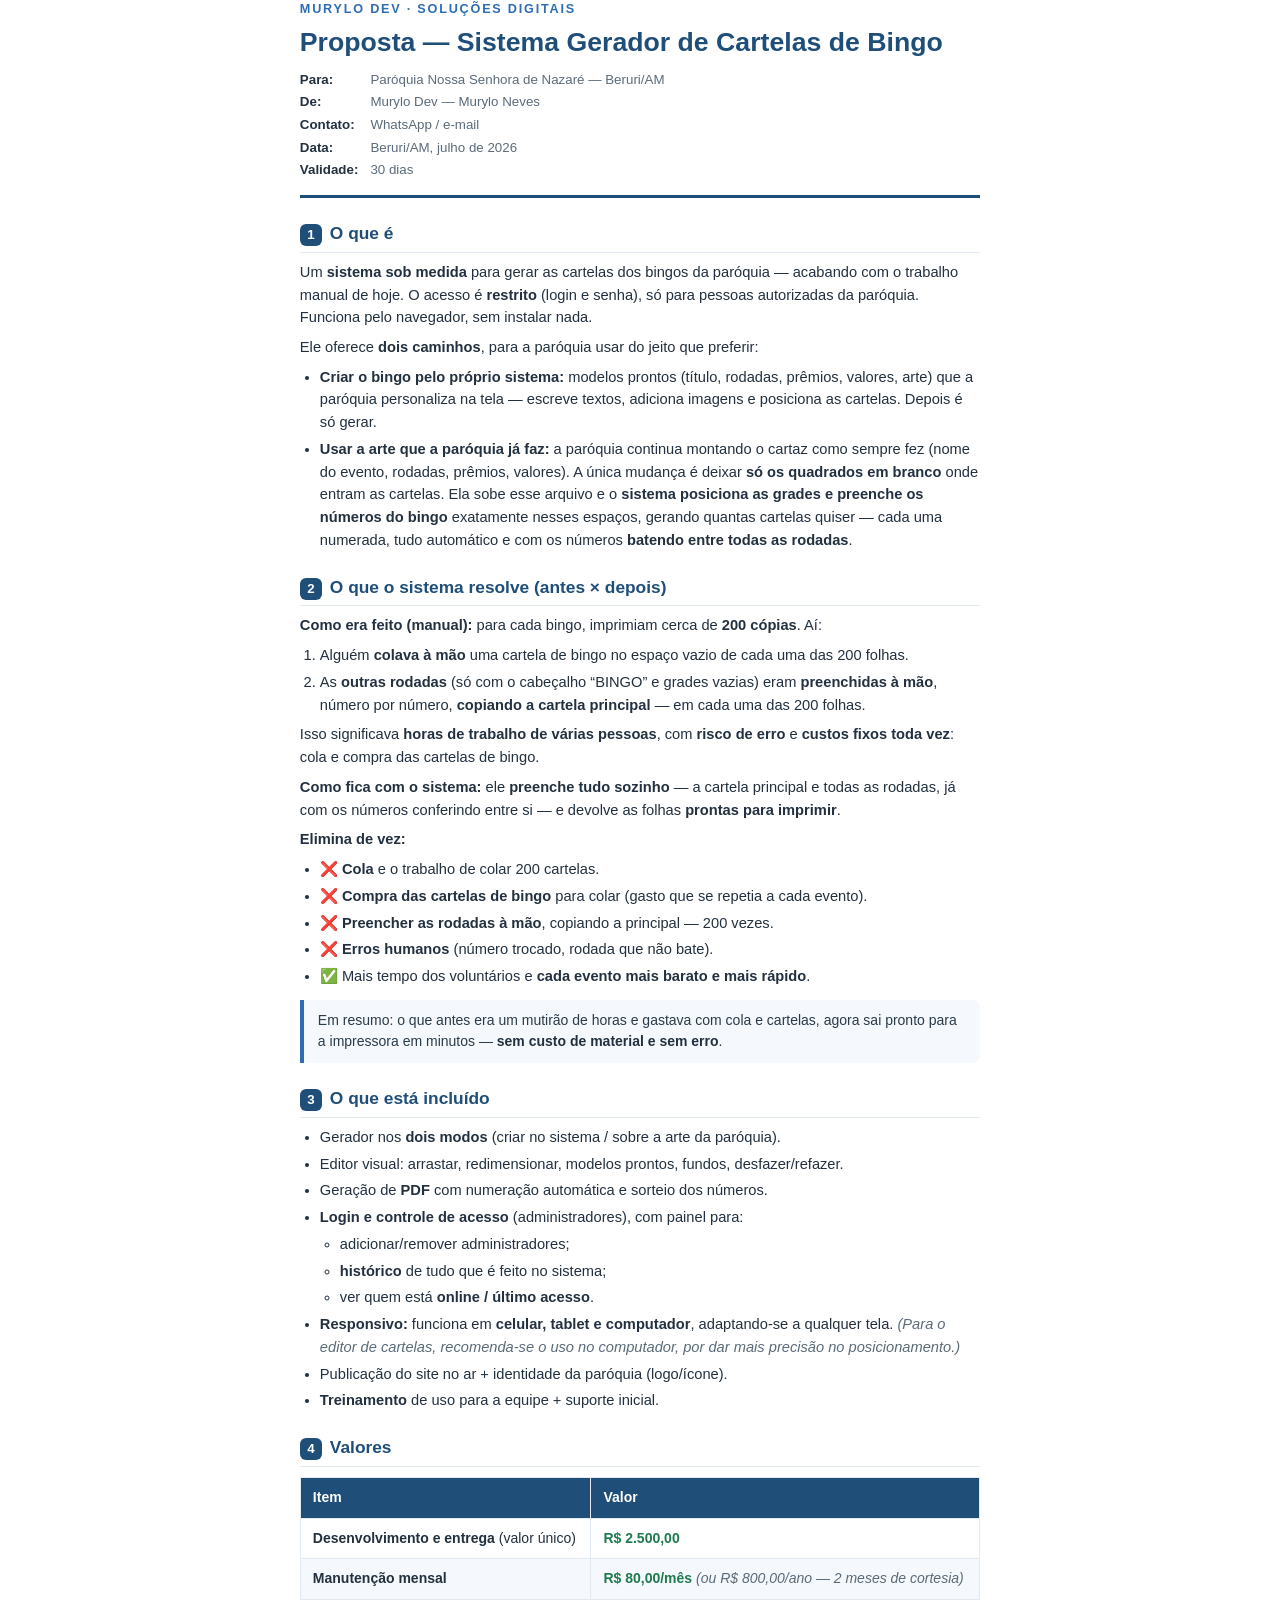
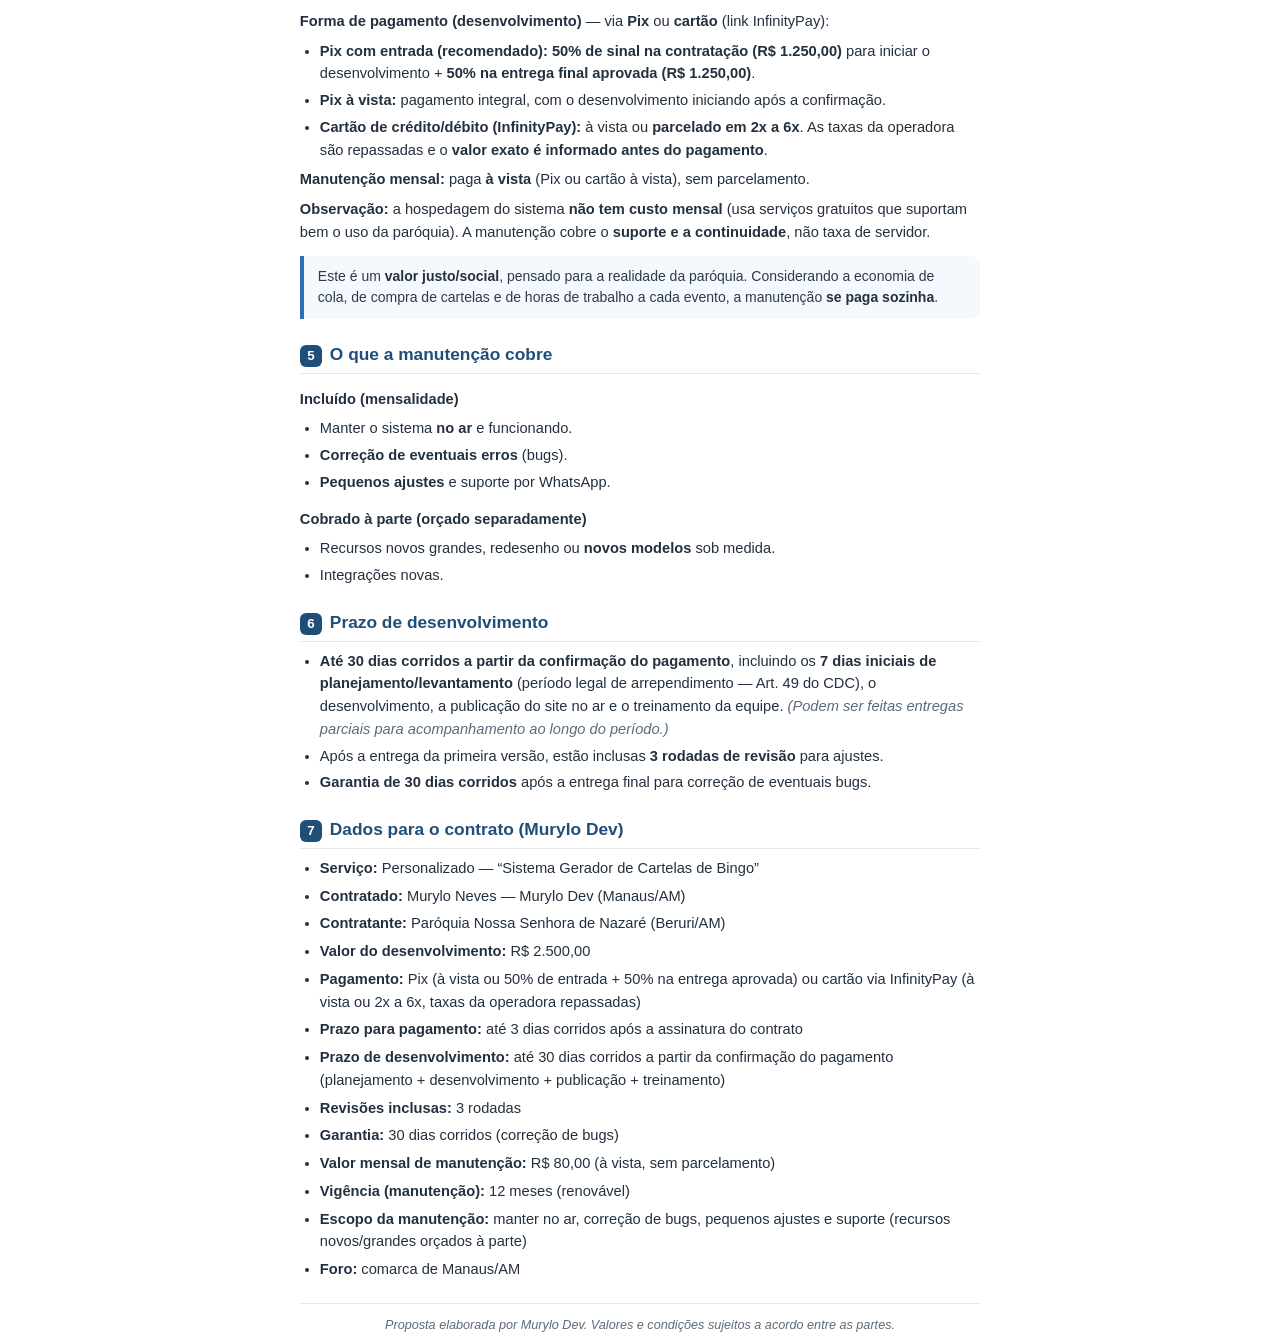
==== PROPOSTA.html @ ba9a80dd "Proposta comercial: alinhada ao contrato + versoes HTML/PDF - Ajusta valores, forma de pagamento (Pi" ====
<!DOCTYPE html>
<html lang="pt-BR">
<head>
<meta charset="UTF-8">
<title>Proposta — Sistema Gerador de Cartelas de Bingo</title>
<style>
  :root{
    --azul:#1f4e79; --azul2:#2f6db3; --tinta:#22303f; --cinza:#5b6b7a;
    --linha:#e3e9f0; --suave:#f5f8fc; --verde:#1f7a4d;
  }
  *{box-sizing:border-box;}
  @page{ size:A4; margin:18mm 16mm; }
  html,body{margin:0;padding:0;}
  body{
    font-family:"Segoe UI",Calibri,Arial,sans-serif;
    color:var(--tinta); font-size:11pt; line-height:1.55;
    background:#fff;
  }
  .doc{max-width:180mm;margin:0 auto;}
  header.capa{
    border-bottom:3px solid var(--azul);
    padding-bottom:14px;margin-bottom:8px;
  }
  header.capa .marca{
    font-size:9.5pt;letter-spacing:.14em;text-transform:uppercase;
    color:var(--azul2);font-weight:700;margin-bottom:6px;
  }
  h1{
    font-size:20pt;line-height:1.2;color:var(--azul);
    margin:0 0 12px;font-weight:700;
  }
  .meta{
    display:grid;grid-template-columns:auto 1fr;gap:2px 12px;
    font-size:10pt;color:var(--cinza);
  }
  .meta b{color:var(--tinta);font-weight:600;}
  h2{
    font-size:13pt;color:var(--azul);margin:22px 0 8px;
    padding-bottom:5px;border-bottom:1px solid var(--linha);
    font-weight:700;
  }
  h2 .n{
    display:inline-block;min-width:22px;height:22px;line-height:22px;
    text-align:center;background:var(--azul);color:#fff;border-radius:6px;
    font-size:10pt;margin-right:8px;
  }
  h3{font-size:11pt;color:var(--tinta);margin:14px 0 4px;font-weight:700;}
  p{margin:7px 0;}
  ul,ol{margin:7px 0;padding-left:20px;}
  li{margin:4px 0;}
  li ul,li ol{margin:3px 0;}
  strong{color:var(--tinta);font-weight:700;}
  em{color:var(--cinza);}
  hr{border:none;border-top:1px solid var(--linha);margin:18px 0;}
  blockquote{
    margin:12px 0;padding:10px 14px;background:var(--suave);
    border-left:4px solid var(--azul2);border-radius:0 8px 8px 0;
    color:#2a3b4a;font-size:10.5pt;
  }
  blockquote p{margin:0;}
  table{
    border-collapse:collapse;width:100%;margin:10px 0;font-size:10.5pt;
  }
  th,td{border:1px solid var(--linha);padding:9px 12px;text-align:left;}
  thead th{background:var(--azul);color:#fff;font-weight:600;}
  tbody tr:nth-child(even){background:var(--suave);}
  .preco{color:var(--verde);font-weight:700;white-space:nowrap;}
  .yes{color:var(--verde);}
  .no{color:#b03636;}
  .dados li{margin:5px 0;}
  footer.fim{
    margin-top:22px;padding-top:12px;border-top:1px solid var(--linha);
    font-size:9.5pt;color:var(--cinza);font-style:italic;text-align:center;
  }
  .avoid{break-inside:avoid;}
  h2{break-after:avoid;}
</style>
</head>
<body>
<div class="doc">

  <header class="capa">
    <div class="marca">Murylo Dev · Soluções Digitais</div>
    <h1>Proposta — Sistema Gerador de Cartelas de Bingo</h1>
    <div class="meta">
      <b>Para:</b><span>Paróquia Nossa Senhora de Nazaré — Beruri/AM</span>
      <b>De:</b><span>Murylo Dev — Murylo Neves</span>
      <b>Contato:</b><span>WhatsApp / e-mail</span>
      <b>Data:</b><span>Beruri/AM, julho de 2026</span>
      <b>Validade:</b><span>30 dias</span>
    </div>
  </header>

  <section class="avoid">
    <h2><span class="n">1</span>O que é</h2>
    <p>Um <strong>sistema sob medida</strong> para gerar as cartelas dos bingos da paróquia —
    acabando com o trabalho manual de hoje. O acesso é <strong>restrito</strong> (login e senha),
    só para pessoas autorizadas da paróquia. Funciona pelo navegador, sem instalar nada.</p>
    <p>Ele oferece <strong>dois caminhos</strong>, para a paróquia usar do jeito que preferir:</p>
    <ul>
      <li><strong>Criar o bingo pelo próprio sistema:</strong> modelos prontos (título, rodadas,
      prêmios, valores, arte) que a paróquia personaliza na tela — escreve textos, adiciona
      imagens e posiciona as cartelas. Depois é só gerar.</li>
      <li><strong>Usar a arte que a paróquia já faz:</strong> a paróquia continua montando o
      cartaz como sempre fez (nome do evento, rodadas, prêmios, valores). A única mudança é deixar
      <strong>só os quadrados em branco</strong> onde entram as cartelas. Ela sobe esse arquivo e o
      <strong>sistema posiciona as grades e preenche os números do bingo</strong> exatamente nesses
      espaços, gerando quantas cartelas quiser — cada uma numerada, tudo automático e com os
      números <strong>batendo entre todas as rodadas</strong>.</li>
    </ul>
  </section>

  <section class="avoid">
    <h2><span class="n">2</span>O que o sistema resolve (antes × depois)</h2>
    <p><strong>Como era feito (manual):</strong> para cada bingo, imprimiam cerca de
    <strong>200 cópias</strong>. Aí:</p>
    <ol>
      <li>Alguém <strong>colava à mão</strong> uma cartela de bingo no espaço vazio de cada uma
      das 200 folhas.</li>
      <li>As <strong>outras rodadas</strong> (só com o cabeçalho “BINGO” e grades vazias) eram
      <strong>preenchidas à mão</strong>, número por número, <strong>copiando a cartela
      principal</strong> — em cada uma das 200 folhas.</li>
    </ol>
    <p>Isso significava <strong>horas de trabalho de várias pessoas</strong>, com
    <strong>risco de erro</strong> e <strong>custos fixos toda vez</strong>: cola e compra das
    cartelas de bingo.</p>
    <p><strong>Como fica com o sistema:</strong> ele <strong>preenche tudo sozinho</strong> — a
    cartela principal e todas as rodadas, já com os números conferindo entre si — e devolve as
    folhas <strong>prontas para imprimir</strong>.</p>
    <p><strong>Elimina de vez:</strong></p>
    <ul>
      <li><span class="no">❌</span> <strong>Cola</strong> e o trabalho de colar 200 cartelas.</li>
      <li><span class="no">❌</span> <strong>Compra das cartelas de bingo</strong> para colar
      (gasto que se repetia a cada evento).</li>
      <li><span class="no">❌</span> <strong>Preencher as rodadas à mão</strong>, copiando a
      principal — 200 vezes.</li>
      <li><span class="no">❌</span> <strong>Erros humanos</strong> (número trocado, rodada que
      não bate).</li>
      <li><span class="yes">✅</span> Mais tempo dos voluntários e <strong>cada evento mais barato
      e mais rápido</strong>.</li>
    </ul>
    <blockquote><p>Em resumo: o que antes era um mutirão de horas e gastava com cola e cartelas,
    agora sai pronto para a impressora em minutos — <strong>sem custo de material e sem
    erro</strong>.</p></blockquote>
  </section>

  <section class="avoid">
    <h2><span class="n">3</span>O que está incluído</h2>
    <ul>
      <li>Gerador nos <strong>dois modos</strong> (criar no sistema / sobre a arte da paróquia).</li>
      <li>Editor visual: arrastar, redimensionar, modelos prontos, fundos, desfazer/refazer.</li>
      <li>Geração de <strong>PDF</strong> com numeração automática e sorteio dos números.</li>
      <li><strong>Login e controle de acesso</strong> (administradores), com painel para:
        <ul>
          <li>adicionar/remover administradores;</li>
          <li><strong>histórico</strong> de tudo que é feito no sistema;</li>
          <li>ver quem está <strong>online / último acesso</strong>.</li>
        </ul>
      </li>
      <li><strong>Responsivo:</strong> funciona em <strong>celular, tablet e computador</strong>,
      adaptando-se a qualquer tela. <em>(Para o editor de cartelas, recomenda-se o uso no
      computador, por dar mais precisão no posicionamento.)</em></li>
      <li>Publicação do site no ar + identidade da paróquia (logo/ícone).</li>
      <li><strong>Treinamento</strong> de uso para a equipe + suporte inicial.</li>
    </ul>
  </section>

  <section class="avoid">
    <h2><span class="n">4</span>Valores</h2>
    <table>
      <thead><tr><th>Item</th><th>Valor</th></tr></thead>
      <tbody>
        <tr><td><strong>Desenvolvimento e entrega</strong> (valor único)</td>
            <td class="preco">R$ 2.500,00</td></tr>
        <tr><td><strong>Manutenção mensal</strong></td>
            <td class="preco">R$ 80,00/mês <em style="font-weight:400">(ou R$ 800,00/ano — 2 meses de cortesia)</em></td></tr>
      </tbody>
    </table>
    <p><strong>Forma de pagamento (desenvolvimento)</strong> — via <strong>Pix</strong> ou
    <strong>cartão</strong> (link InfinityPay):</p>
    <ul>
      <li><strong>Pix com entrada (recomendado):</strong> <strong>50% de sinal na contratação
      (R$ 1.250,00)</strong> para iniciar o desenvolvimento + <strong>50% na entrega final
      aprovada (R$ 1.250,00)</strong>.</li>
      <li><strong>Pix à vista:</strong> pagamento integral, com o desenvolvimento iniciando após
      a confirmação.</li>
      <li><strong>Cartão de crédito/débito (InfinityPay):</strong> à vista ou <strong>parcelado
      em 2x a 6x</strong>. As taxas da operadora são repassadas e o <strong>valor exato é
      informado antes do pagamento</strong>.</li>
    </ul>
    <p><strong>Manutenção mensal:</strong> paga <strong>à vista</strong> (Pix ou cartão à vista),
    sem parcelamento.</p>
    <p><strong>Observação:</strong> a hospedagem do sistema <strong>não tem custo mensal</strong>
    (usa serviços gratuitos que suportam bem o uso da paróquia). A manutenção cobre o
    <strong>suporte e a continuidade</strong>, não taxa de servidor.</p>
    <blockquote><p>Este é um <strong>valor justo/social</strong>, pensado para a realidade da
    paróquia. Considerando a economia de cola, de compra de cartelas e de horas de trabalho a
    cada evento, a manutenção <strong>se paga sozinha</strong>.</p></blockquote>
  </section>

  <section class="avoid">
    <h2><span class="n">5</span>O que a manutenção cobre</h2>
    <h3>Incluído (mensalidade)</h3>
    <ul>
      <li>Manter o sistema <strong>no ar</strong> e funcionando.</li>
      <li><strong>Correção de eventuais erros</strong> (bugs).</li>
      <li><strong>Pequenos ajustes</strong> e suporte por WhatsApp.</li>
    </ul>
    <h3>Cobrado à parte (orçado separadamente)</h3>
    <ul>
      <li>Recursos novos grandes, redesenho ou <strong>novos modelos</strong> sob medida.</li>
      <li>Integrações novas.</li>
    </ul>
  </section>

  <section class="avoid">
    <h2><span class="n">6</span>Prazo de desenvolvimento</h2>
    <ul>
      <li><strong>Até 30 dias corridos a partir da confirmação do pagamento</strong>, incluindo os
      <strong>7 dias iniciais de planejamento/levantamento</strong> (período legal de arrependimento
      — Art. 49 do CDC), o desenvolvimento, a publicação do site no ar e o treinamento da equipe.
      <em>(Podem ser feitas entregas parciais para acompanhamento ao longo do período.)</em></li>
      <li>Após a entrega da primeira versão, estão inclusas <strong>3 rodadas de revisão</strong>
      para ajustes.</li>
      <li><strong>Garantia de 30 dias corridos</strong> após a entrega final para correção de
      eventuais bugs.</li>
    </ul>
  </section>

  <section class="avoid">
    <h2><span class="n">7</span>Dados para o contrato (Murylo Dev)</h2>
    <ul class="dados">
      <li><strong>Serviço:</strong> Personalizado — “Sistema Gerador de Cartelas de Bingo”</li>
      <li><strong>Contratado:</strong> Murylo Neves — Murylo Dev (Manaus/AM)</li>
      <li><strong>Contratante:</strong> Paróquia Nossa Senhora de Nazaré (Beruri/AM)</li>
      <li><strong>Valor do desenvolvimento:</strong> R$ 2.500,00</li>
      <li><strong>Pagamento:</strong> Pix (à vista ou 50% de entrada + 50% na entrega aprovada)
      ou cartão via InfinityPay (à vista ou 2x a 6x, taxas da operadora repassadas)</li>
      <li><strong>Prazo para pagamento:</strong> até 3 dias corridos após a assinatura do contrato</li>
      <li><strong>Prazo de desenvolvimento:</strong> até 30 dias corridos a partir da confirmação
      do pagamento (planejamento + desenvolvimento + publicação + treinamento)</li>
      <li><strong>Revisões inclusas:</strong> 3 rodadas</li>
      <li><strong>Garantia:</strong> 30 dias corridos (correção de bugs)</li>
      <li><strong>Valor mensal de manutenção:</strong> R$ 80,00 (à vista, sem parcelamento)</li>
      <li><strong>Vigência (manutenção):</strong> 12 meses (renovável)</li>
      <li><strong>Escopo da manutenção:</strong> manter no ar, correção de bugs, pequenos ajustes
      e suporte (recursos novos/grandes orçados à parte)</li>
      <li><strong>Foro:</strong> comarca de Manaus/AM</li>
    </ul>
  </section>

  <footer class="fim">
    Proposta elaborada por Murylo Dev. Valores e condições sujeitos a acordo entre as partes.
  </footer>

</div>
</body>
</html>
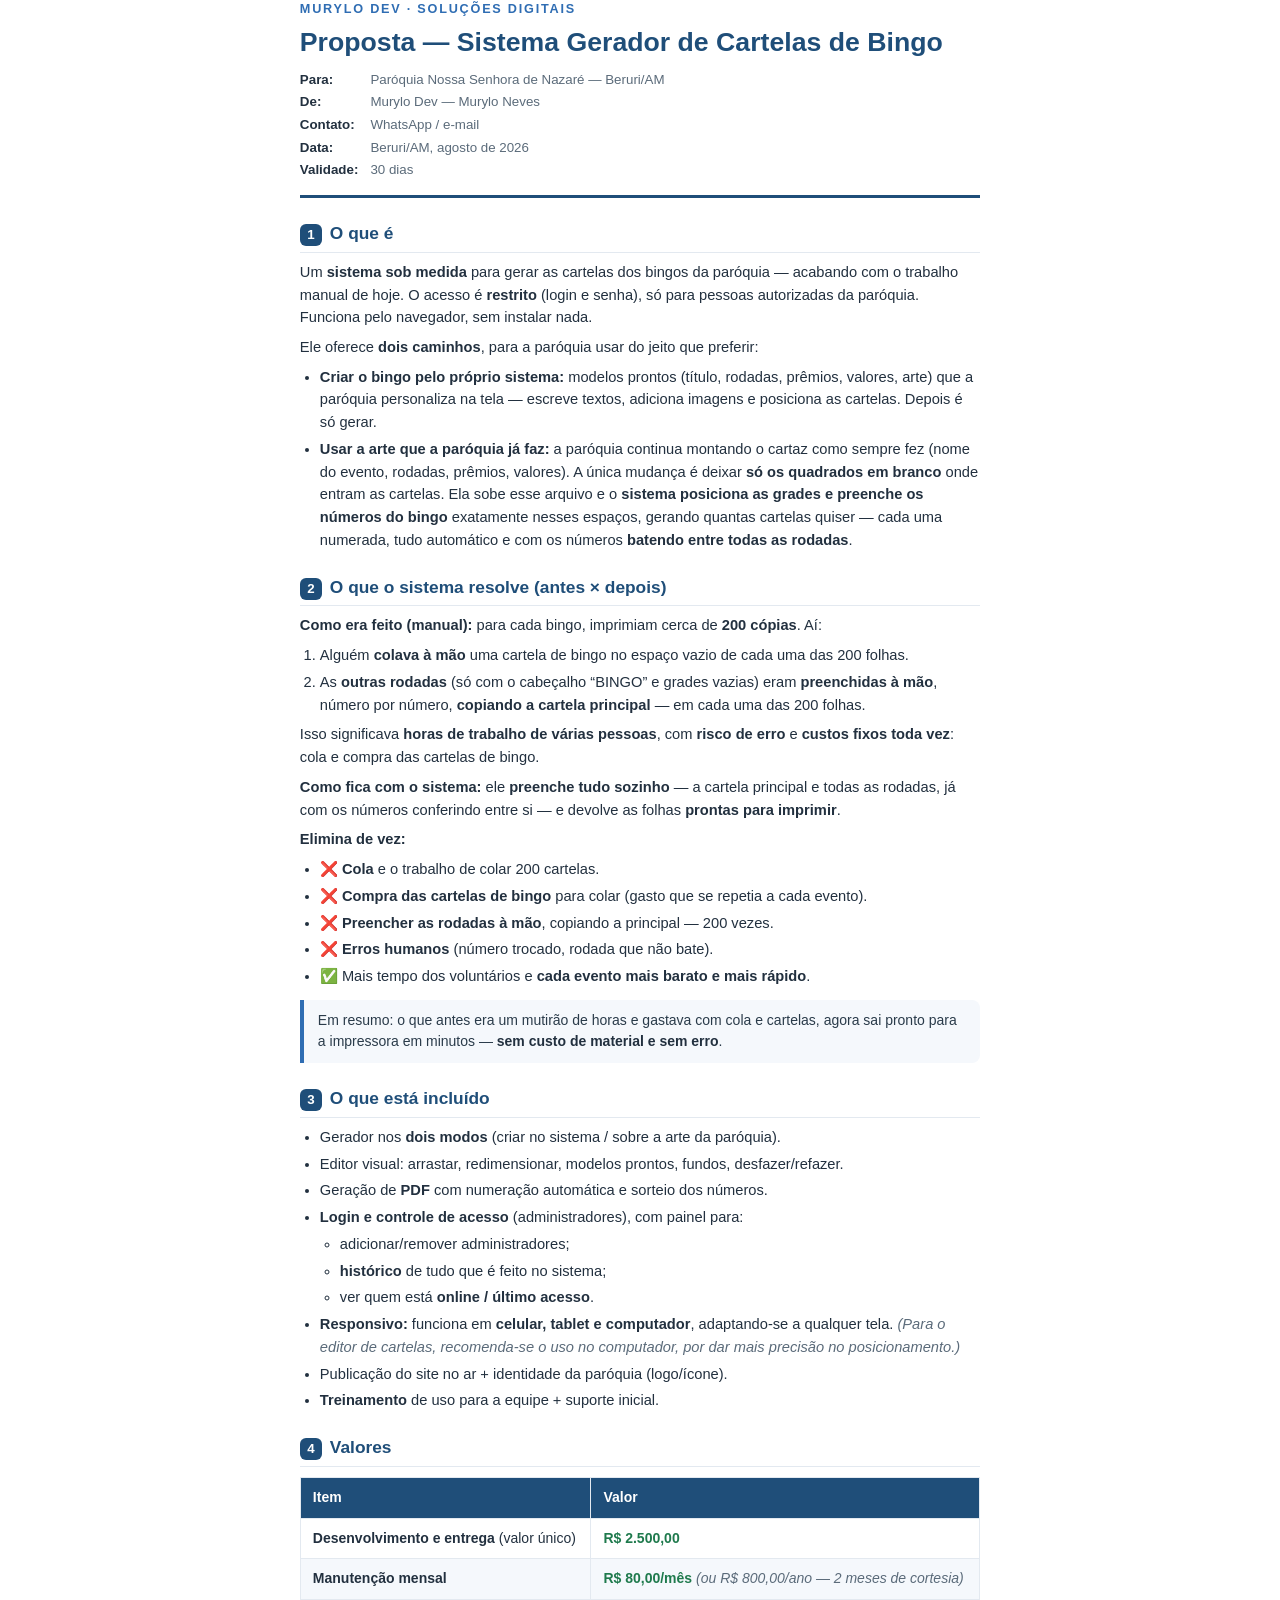
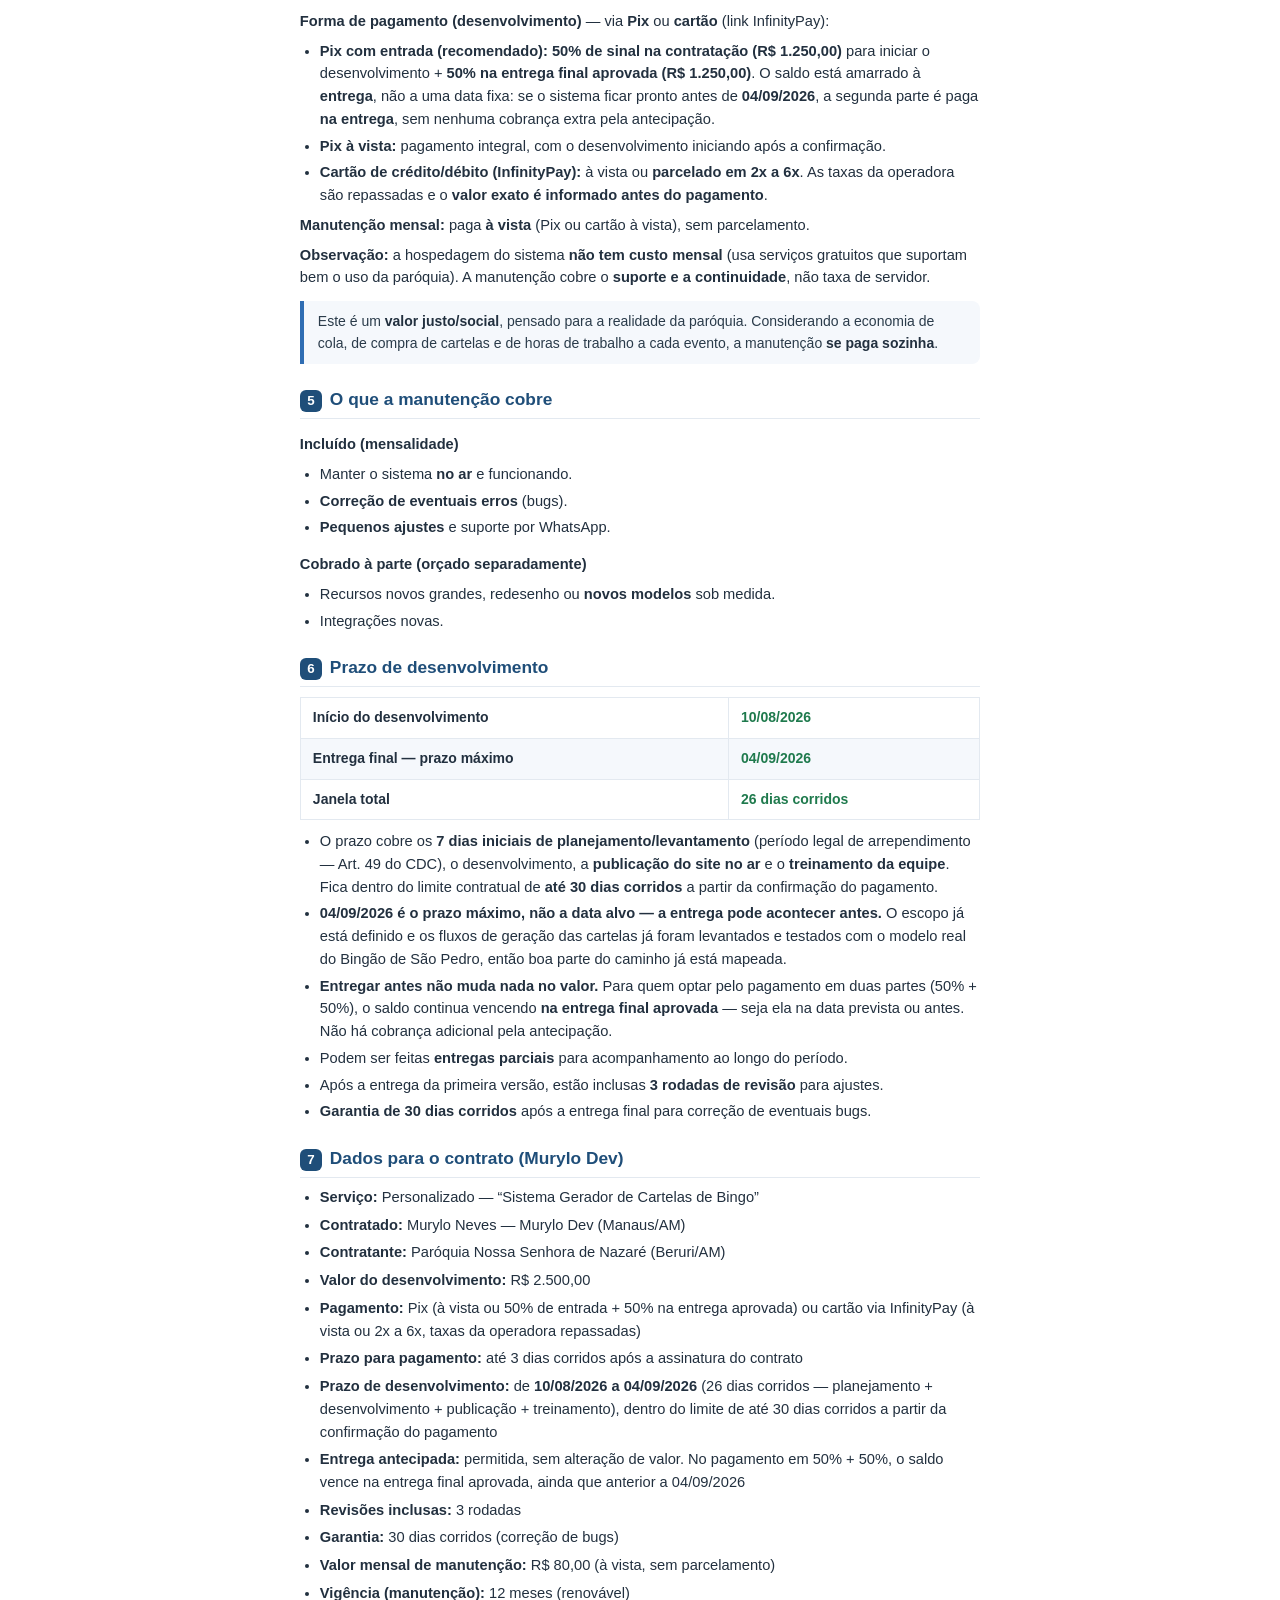
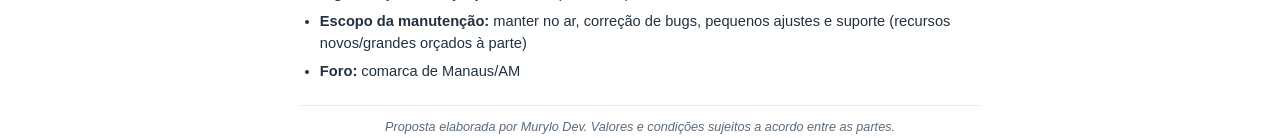
==== commit 4f6c1fd9: "Proposta: prazo com datas concretas e regra de entrega antecipada A secao 6 (Prazo de desenvolviment" ====
--- a/PROPOSTA.html
+++ b/PROPOSTA.html
@@ -86,7 +86,7 @@
       <b>Para:</b><span>Paróquia Nossa Senhora de Nazaré — Beruri/AM</span>
       <b>De:</b><span>Murylo Dev — Murylo Neves</span>
       <b>Contato:</b><span>WhatsApp / e-mail</span>
-      <b>Data:</b><span>Beruri/AM, julho de 2026</span>
+      <b>Data:</b><span>Beruri/AM, agosto de 2026</span>
       <b>Validade:</b><span>30 dias</span>
     </div>
   </header>
@@ -181,7 +181,9 @@
     <ul>
       <li><strong>Pix com entrada (recomendado):</strong> <strong>50% de sinal na contratação
       (R$ 1.250,00)</strong> para iniciar o desenvolvimento + <strong>50% na entrega final
-      aprovada (R$ 1.250,00)</strong>.</li>
+      aprovada (R$ 1.250,00)</strong>. O saldo está amarrado à <strong>entrega</strong>, não a
+      uma data fixa: se o sistema ficar pronto antes de <strong>04/09/2026</strong>, a segunda
+      parte é paga <strong>na entrega</strong>, sem nenhuma cobrança extra pela antecipação.</li>
       <li><strong>Pix à vista:</strong> pagamento integral, com o desenvolvimento iniciando após
       a confirmação.</li>
       <li><strong>Cartão de crédito/débito (InfinityPay):</strong> à vista ou <strong>parcelado
@@ -215,11 +217,31 @@
 
   <section class="avoid">
     <h2><span class="n">6</span>Prazo de desenvolvimento</h2>
-    <ul>
-      <li><strong>Até 30 dias corridos a partir da confirmação do pagamento</strong>, incluindo os
-      <strong>7 dias iniciais de planejamento/levantamento</strong> (período legal de arrependimento
-      — Art. 49 do CDC), o desenvolvimento, a publicação do site no ar e o treinamento da equipe.
-      <em>(Podem ser feitas entregas parciais para acompanhamento ao longo do período.)</em></li>
+    <table>
+      <tbody>
+        <tr><td><strong>Início do desenvolvimento</strong></td>
+            <td class="preco">10/08/2026</td></tr>
+        <tr><td><strong>Entrega final — prazo máximo</strong></td>
+            <td class="preco">04/09/2026</td></tr>
+        <tr><td><strong>Janela total</strong></td>
+            <td class="preco">26 dias corridos</td></tr>
+      </tbody>
+    </table>
+    <ul>
+      <li>O prazo cobre os <strong>7 dias iniciais de planejamento/levantamento</strong> (período
+      legal de arrependimento — Art. 49 do CDC), o desenvolvimento, a <strong>publicação do site
+      no ar</strong> e o <strong>treinamento da equipe</strong>. Fica dentro do limite contratual
+      de <strong>até 30 dias corridos</strong> a partir da confirmação do pagamento.</li>
+      <li><strong>04/09/2026 é o prazo máximo, não a data alvo — a entrega pode acontecer
+      antes.</strong> O escopo já está definido e os fluxos de geração das cartelas já foram
+      levantados e testados com o modelo real do Bingão de São Pedro, então boa parte do caminho
+      já está mapeada.</li>
+      <li><strong>Entregar antes não muda nada no valor.</strong> Para quem optar pelo pagamento
+      em duas partes (50% + 50%), o saldo continua vencendo <strong>na entrega final
+      aprovada</strong> — seja ela na data prevista ou antes. Não há cobrança adicional pela
+      antecipação.</li>
+      <li>Podem ser feitas <strong>entregas parciais</strong> para acompanhamento ao longo do
+      período.</li>
       <li>Após a entrega da primeira versão, estão inclusas <strong>3 rodadas de revisão</strong>
       para ajustes.</li>
       <li><strong>Garantia de 30 dias corridos</strong> após a entrega final para correção de
@@ -237,8 +259,11 @@
       <li><strong>Pagamento:</strong> Pix (à vista ou 50% de entrada + 50% na entrega aprovada)
       ou cartão via InfinityPay (à vista ou 2x a 6x, taxas da operadora repassadas)</li>
       <li><strong>Prazo para pagamento:</strong> até 3 dias corridos após a assinatura do contrato</li>
-      <li><strong>Prazo de desenvolvimento:</strong> até 30 dias corridos a partir da confirmação
-      do pagamento (planejamento + desenvolvimento + publicação + treinamento)</li>
+      <li><strong>Prazo de desenvolvimento:</strong> de <strong>10/08/2026 a 04/09/2026</strong>
+      (26 dias corridos — planejamento + desenvolvimento + publicação + treinamento), dentro do
+      limite de até 30 dias corridos a partir da confirmação do pagamento</li>
+      <li><strong>Entrega antecipada:</strong> permitida, sem alteração de valor. No pagamento em
+      50% + 50%, o saldo vence na entrega final aprovada, ainda que anterior a 04/09/2026</li>
       <li><strong>Revisões inclusas:</strong> 3 rodadas</li>
       <li><strong>Garantia:</strong> 30 dias corridos (correção de bugs)</li>
       <li><strong>Valor mensal de manutenção:</strong> R$ 80,00 (à vista, sem parcelamento)</li>
